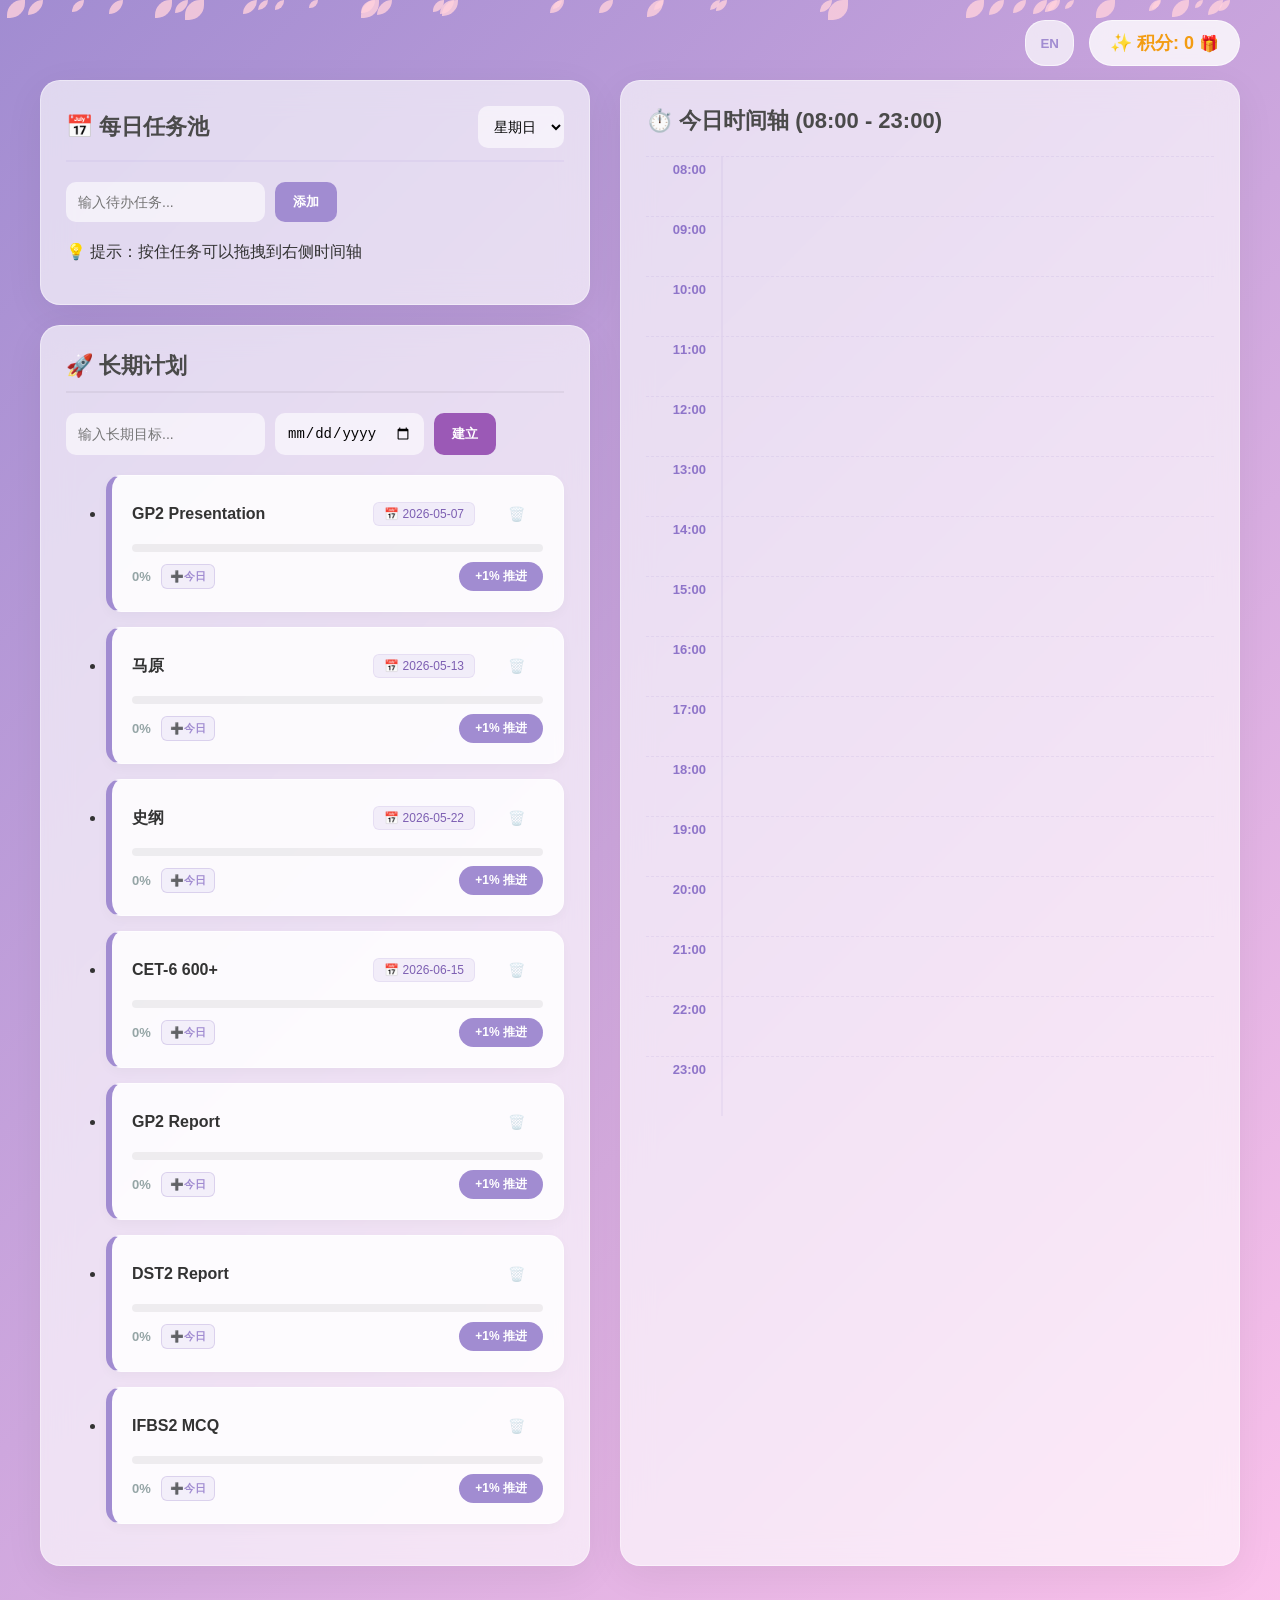
==== index.html @ f87185df "First deploy of My Dashboard" ====
<!DOCTYPE html>
<html lang="zh-CN">
<head>
    <meta charset="UTF-8">
    <meta name="viewport" content="width=device-width, initial-scale=1.0">
    <title>我的全能仪表盘 | My Dashboard</title>
    <link rel="stylesheet" href="style.css">
</head>
<body>
    <div id="petal-container"></div>

    <div class="top-controls">
        <button class="mini-lang-btn" onclick="toggleLanguage()" id="langBtnText">EN</button>
        <div class="score-board" onclick="toggleStore()" title="点击打开奖励商城">
            <span id="textScore">✨ 积分: </span><span id="scoreDisplay">0</span> <span style="font-size: 16px;">🎁</span>
        </div>
    </div>

    <div class="main-layout container">
        
        <div class="left-column">
            <div class="dashboard-panel">
                <div class="header-section">
                    <h2 id="textDailyTitle">📅 每日任务池</h2>
                    <select id="daySelector" onchange="changeDay()">
                        <option value="Monday" id="optMon">星期一</option>
                        <option value="Tuesday" id="optTue">星期二</option>
                        <option value="Wednesday" id="optWed">星期三</option>
                        <option value="Thursday" id="optThu">星期四</option>
                        <option value="Friday" id="optFri">星期五</option>
                        <option value="Saturday" id="optSat">星期六</option>
                        <option value="Sunday" id="optSun">星期日</option>
                    </select>
                </div>
                <div class="input-group">
                    <input type="text" id="dailyInput" placeholder="输入待办任务..." onkeypress="if(event.key === 'Enter') addDailyTask()">
                    <button id="btnAddDaily" onclick="addDailyTask()">添加</button>
                </div>
                <div class="drag-hint" id="textDragHint">💡 提示：按住任务可以拖拽到右侧时间轴</div>
                <ul id="dailyList"></ul>
            </div>

            <div class="dashboard-panel project-panel">
                <h2 id="textProjectTitle" style="border-bottom: 2px solid rgba(0,0,0,0.05); padding-bottom: 10px; margin-bottom: 20px;">🚀 长期计划</h2>
                <div class="input-group">
                    <input type="text" id="projectInput" placeholder="输入长期目标..." onkeypress="if(event.key === 'Enter') addProject()">
                    <input type="date" id="projectDdl" title="设置 DDL">
                    <button id="btnBuildProj" style="background-color: #9b59b6;" onclick="addProject()">建立</button>
                </div>
                <ul id="projectList"></ul>
            </div>
        </div>

        <div class="right-column dashboard-panel timeline-panel">
            <h2 id="textTimelineTitle" style="margin-bottom: 20px;">⏱️ 今日时间轴 (08:00 - 23:00)</h2>
            <div class="timeline-container" id="timelineContainer">
                </div>
        </div>

    </div>

    <div id="storeModal" class="modal-overlay hidden">
        <div class="modal-content glass-effect">
            <div class="modal-header">
                <h3 id="textStoreTitle" style="margin: 0;">🎁 奖励兑换中心</h3>
                <button class="close-btn" onclick="toggleStore()">×</button>
            </div>
            <div id="storeList" class="store-grid"></div>
        </div>
    </div>

    <script src="schedule.js"></script>
    <script src="script.js"></script>
</body>
</html>
---- style.css ----
/* ========================================== */
/* --- 1. 基础与全局滚动配置 --- */
/* ========================================== */
body { 
    font-family: 'Segoe UI', 'Microsoft YaHei', sans-serif; 
    background: linear-gradient(135deg, #a18cd1 0%, #fbc2eb 100%); 
    min-height: 100vh; 
    margin: 0; 
    color: #333; 
    padding: 80px 40px 60px 40px; 
    box-sizing: border-box; 
    overflow-y: auto; 
    overflow-x: hidden;
}

/* 樱花背景固定 */
#petal-container { 
    position: fixed; 
    top: 0; left: 0; 
    width: 100%; height: 100%; 
    pointer-events: none; 
    z-index: 0; 
}

.petal { 
    position: absolute; 
    background-color: #ffd1dc; 
    border-radius: 15px 0px 15px 0px; 
    opacity: 0.8; 
    animation: fall linear infinite; 
}

@keyframes fall { 
    0% { top: -10%; transform: translateX(0) rotate(0deg); opacity: 1; } 
    100% { top: 110%; transform: translateX(150px) rotate(360deg); opacity: 0.2; } 
}

/* ========================================== */
/* --- 2. 顶部控制区 (固定) --- */
/* ========================================== */
.top-controls { 
    position: fixed; 
    top: 20px; right: 40px; 
    display: flex; gap: 15px; 
    z-index: 100; 
}
.mini-lang-btn { 
    background: rgba(255,255,255,0.7); 
    backdrop-filter: blur(10px); 
    border: 1px solid rgba(255,255,255,0.6); 
    color: #a18cd1; 
    font-weight: bold; 
    padding: 6px 14px; 
    border-radius: 20px; 
    cursor: pointer; 
    transition: 0.2s; 
}
.score-board { 
    background: rgba(255,255,255,0.8); 
    backdrop-filter: blur(10px); 
    padding: 10px 20px; 
    border-radius: 30px; 
    font-size: 18px; 
    font-weight: bold; 
    color: #f39c12; 
    border: 1px solid rgba(255,255,255,0.6); 
    cursor: pointer; 
    transition: 0.3s; 
}
.score-board.bump { transform: scale(1.1); color: #e74c3c; }

/* ========================================== */
/* --- 3. 全局双栏布局 (550px 比例) --- */
/* ========================================== */
.main-layout { 
    display: grid; 
    grid-template-columns: 550px 1fr; 
    gap: 30px; 
    width: 100%; 
    max-width: 1700px; 
    margin: 0 auto; 
    height: auto; 
    z-index: 1; 
    position: relative; 
}

.left-column { display: flex; flex-direction: column; gap: 20px; }

.dashboard-panel { 
    background: rgba(255, 255, 255, 0.65); 
    backdrop-filter: blur(15px); 
    border: 1px solid rgba(255, 255, 255, 0.4); 
    border-radius: 20px; 
    padding: 25px; 
    box-shadow: 0 10px 40px rgba(0,0,0,0.06); 
}

/* ========================================== */
/* --- 4. 任务池与长期计划组件 --- */
/* ========================================== */
.header-section { display: flex; justify-content: space-between; align-items: center; border-bottom: 2px solid rgba(161, 140, 209, 0.1); padding-bottom: 12px; margin-bottom: 20px; }
h2 { margin: 0; color: #4a4a4a; font-size: 22px; }

.input-group { display: flex; gap: 10px; margin-bottom: 20px; flex-wrap: wrap; }
input[type="text"], input[type="date"], select { 
    padding: 12px; 
    border: none; 
    border-radius: 10px; 
    background: rgba(255,255,255,0.6); 
    outline: none; 
    font-size: 14px;
}

button { 
    padding: 10px 18px; 
    background-color: #a18cd1; 
    color: white; 
    border: none; 
    border-radius: 10px; 
    cursor: pointer; 
    font-weight: bold; 
    transition: 0.3s; 
}
button:hover { background-color: #8e74c9; transform: translateY(-2px); box-shadow: 0 5px 15px rgba(161, 140, 209, 0.3); }

/* 通用卡片样式 */
li { 
    background: rgba(255, 255, 255, 0.85); 
    border: 1px solid rgba(255, 255, 255, 0.6); 
    margin-bottom: 15px; 
    border-radius: 15px; 
    padding: 20px; 
    border-left: 6px solid #a18cd1; 
    box-shadow: 0 4px 12px rgba(0,0,0,0.03); 
    transition: 0.3s;
}

/* 长期项目专用布局 (左右对齐核心) */
.project-header { display: flex; justify-content: space-between; align-items: center; margin-bottom: 12px; }
.project-title-group { display: flex; justify-content: space-between; align-items: center; flex: 1; margin-right: 15px; }
.project-title { font-weight: bold; font-size: 16px; color: #333; }

.ddl-badge { 
    font-size: 12px; 
    background: rgba(161, 140, 209, 0.12); 
    color: #7d5fb2; 
    padding: 4px 10px; 
    border-radius: 6px; 
    font-weight: 500; 
    border: 1px solid rgba(161, 140, 209, 0.15);
}

.btn-delete-icon { background: none !important; border: none !important; cursor: pointer; opacity: 0.3; transition: 0.3s; font-size: 14px; }
.btn-delete-icon:hover { opacity: 1; transform: scale(1.2); }

.progress-container { background: rgba(0,0,0,0.06); height: 8px; border-radius: 10px; overflow: hidden; margin: 10px 0; }
.progress-bar { height: 100%; transition: 0.6s cubic-bezier(0.4, 0, 0.2, 1); }

.project-controls { display: flex; justify-content: space-between; align-items: center; margin-top: 10px; }
.progress-num { font-size: 13px; color: #95a5a6; font-weight: bold; }
.btn-push { background-color: #a18cd1 !important; padding: 6px 16px !important; border-radius: 20px !important; font-size: 12px !important; }

/* ========================================== */
/* --- 5. 时间轴系统 (遮挡修复与全屏平铺) --- */
/* ========================================== */
.timeline-panel { height: auto; }
.timeline-container { position: relative; height: 960px; } /* 16小时 * 60px */

.time-slot { display: flex; border-top: 1px dashed rgba(161, 140, 209, 0.15); height: 60px; box-sizing: border-box; }
.time-label { width: 60px; font-size: 13px; color: #8e74c9; font-weight: bold; padding-top: 5px; text-align: right; padding-right: 15px; }
.drop-zone { flex: 1; border-left: 2px solid rgba(161, 140, 209, 0.1); position: relative; }

.timeline-block { 
    position: absolute; 
    left: 75px; 
    right: 20px; 
    border-radius: 10px; 
    padding: 12px 15px; 
    color: #fff; 
    box-shadow: 0 6px 20px rgba(161, 140, 209, 0.2); 
    z-index: 5; 
    display: flex; 
    flex-direction: column;
    box-sizing: border-box; 
    backdrop-filter: blur(4px);
    border: 1px solid rgba(255,255,255,0.2);
}

.block-title { font-size: 14px; font-weight: bold; margin-bottom: 4px; }
.block-time { font-size: 11px; opacity: 0.9; }

/* --- 弹窗与商城 --- */
.modal-overlay { position: fixed; top: 0; left: 0; width: 100%; height: 100%; background: rgba(0,0,0,0.3); backdrop-filter: blur(8px); display: flex; justify-content: center; align-items: center; z-index: 1000; }
.modal-overlay.hidden { display: none; }
.modal-content { background: rgba(255,255,255,0.9); width: 450px; border-radius: 24px; padding: 30px; box-shadow: 0 25px 60px rgba(0,0,0,0.1); }

/* 拆解按钮样式 */
.btn-decompose {
    background-color: rgba(161, 140, 209, 0.1) !important;
    color: #a18cd1 !important;
    border: 1px solid rgba(161, 140, 209, 0.3) !important;
    padding: 4px 8px !important;
    font-size: 11px !important;
    border-radius: 6px !important;
    cursor: pointer;
    transition: 0.2s;
    box-shadow: none !important;
}

.btn-decompose:hover {
    background-color: #a18cd1 !important;
    color: white !important;
}

/* ========================================== */
/* --- 商店弹窗精致化重塑 --- */
/* ========================================== */

/* 遮罩层：全屏毛玻璃 */
.modal-overlay {
    position: fixed;
    top: 0; left: 0;
    width: 100vw; height: 100vh;
    background: rgba(0, 0, 0, 0.4);
    backdrop-filter: blur(12px);
    display: flex;
    justify-content: center;
    align-items: center;
    z-index: 10000;
}

/* 弹窗主体 */
.modal-content {
    background: rgba(255, 255, 255, 0.9);
    width: 450px;
    border-radius: 28px;
    padding: 30px;
    position: relative; /* 为关闭按钮定位 */
    box-shadow: 0 25px 50px rgba(0,0,0,0.2);
    border: 1px solid rgba(255,255,255,0.6);
}

/* 标题栏 */
.modal-header {
    margin-bottom: 25px;
    display: flex;
    justify-content: flex-start;
    align-items: center;
}

/* 彻底修复：右上角悬浮的关闭按钮 */
.close-btn {
    position: absolute;
    top: 20px;
    right: 20px;
    background: rgba(0,0,0,0.05) !important;
    color: #888 !important;
    width: 32px;
    height: 32px;
    border-radius: 50% !important;
    display: flex;
    justify-content: center;
    align-items: center;
    font-size: 20px !important;
    cursor: pointer;
    padding: 0 !important;
    box-shadow: none !important;
}
.close-btn:hover { background: #ff6b6b !important; color: white !important; }

/* 商品条目列表 */
.store-grid {
    display: flex;
    flex-direction: column;
    gap: 15px;
}

.store-item {
    display: flex;
    justify-content: space-between;
    align-items: center;
    background: white;
    padding: 15px 20px;
    border-radius: 18px;
    box-shadow: 0 4px 10px rgba(0,0,0,0.03);
}

.item-info { display: flex; align-items: center; gap: 15px; }
.item-name { font-weight: bold; color: #2c3e50; font-size: 16px; }
.item-cost { color: #f39c12; font-size: 14px; font-weight: bold; margin-top: 2px; }

/* 兑换按钮 */
.btn-redeem {
    background: #f39c12 !important;
    color: white !important;
    padding: 8px 18px !important;
    font-size: 14px !important;
    border-radius: 12px !important;
    box-shadow: 0 4px 10px rgba(243, 156, 18, 0.2) !important;
}
.btn-redeem:disabled {
    background: #d1d1d6 !important;
    box-shadow: none !important;
    opacity: 0.6;
}
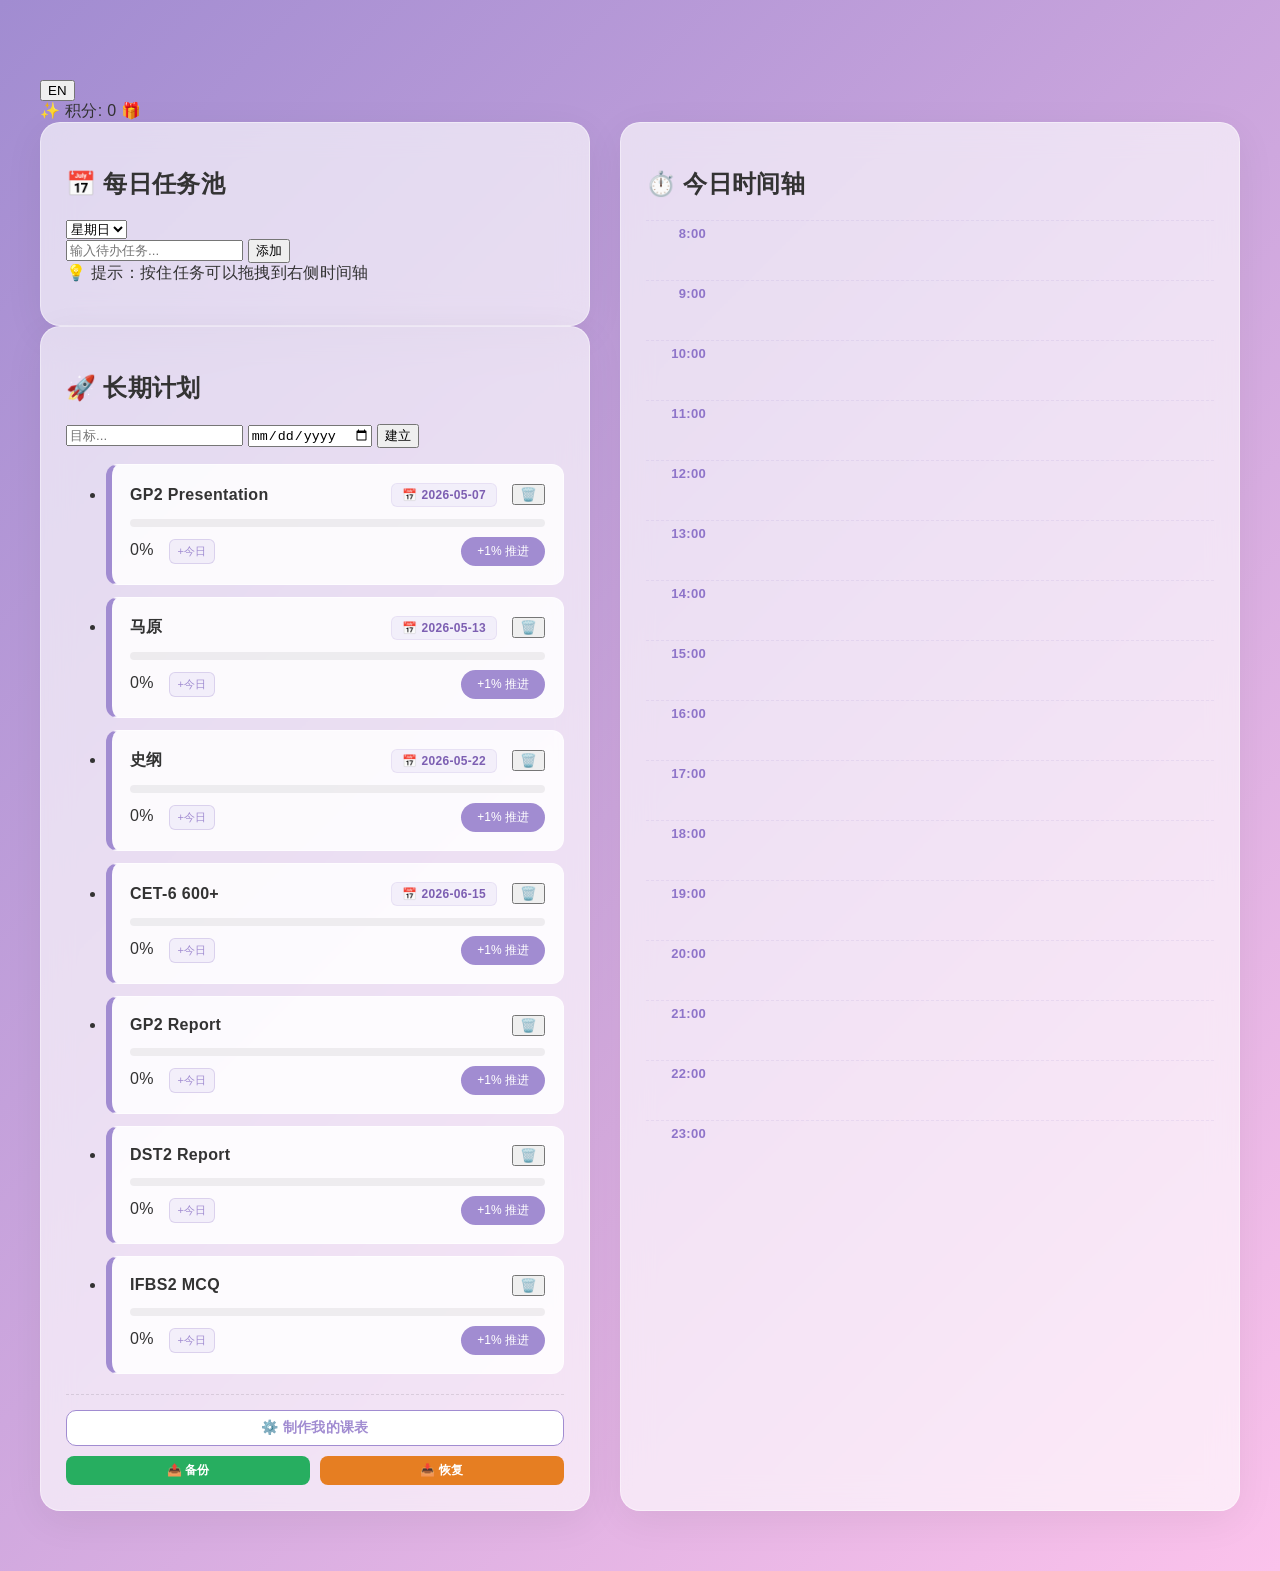
==== commit 58131b15: "feat: add config builder and sorting" ====
--- a/index.html
+++ b/index.html
@@ -12,12 +12,11 @@
     <div class="top-controls">
         <button class="mini-lang-btn" onclick="toggleLanguage()" id="langBtnText">EN</button>
         <div class="score-board" onclick="toggleStore()" title="点击打开奖励商城">
-            <span id="textScore">✨ 积分: </span><span id="scoreDisplay">0</span> <span style="font-size: 16px;">🎁</span>
+            <span id="textScore">✨ 积分: </span><span id="scoreDisplay">0</span> 🎁
         </div>
     </div>
 
-    <div class="main-layout container">
-        
+    <div class="main-layout">
         <div class="left-column">
             <div class="dashboard-panel">
                 <div class="header-section">
@@ -41,29 +40,37 @@
             </div>
 
             <div class="dashboard-panel project-panel">
-                <h2 id="textProjectTitle" style="border-bottom: 2px solid rgba(0,0,0,0.05); padding-bottom: 10px; margin-bottom: 20px;">🚀 长期计划</h2>
+                <h2 id="textProjectTitle">🚀 长期计划</h2>
                 <div class="input-group">
-                    <input type="text" id="projectInput" placeholder="输入长期目标..." onkeypress="if(event.key === 'Enter') addProject()">
-                    <input type="date" id="projectDdl" title="设置 DDL">
-                    <button id="btnBuildProj" style="background-color: #9b59b6;" onclick="addProject()">建立</button>
+                    <input type="text" id="projectInput" placeholder="目标...">
+                    <input type="date" id="projectDdl">
+                    <button id="btnBuildProj" onclick="addProject()">建立</button>
                 </div>
                 <ul id="projectList"></ul>
+
+                <div class="config-tools">
+                    <a href="config.html" class="btn-config-link">⚙️ 制作我的课表</a>
+                    <div style="display:flex; gap:10px; margin-top:10px;">
+                        <button onclick="exportConfig()" class="btn-mini-tool">📤 备份</button>
+                        <label class="btn-mini-tool" style="background:#e67e22; cursor:pointer;">
+                            📥 恢复 <input type="file" id="importFile" onchange="importConfig(event)" style="display:none;"/>
+                        </label>
+                    </div>
+                </div>
             </div>
         </div>
 
         <div class="right-column dashboard-panel timeline-panel">
-            <h2 id="textTimelineTitle" style="margin-bottom: 20px;">⏱️ 今日时间轴 (08:00 - 23:00)</h2>
-            <div class="timeline-container" id="timelineContainer">
-                </div>
+            <h2 id="textTimelineTitle">⏱️ 今日时间轴</h2>
+            <div class="timeline-container" id="timelineContainer"></div>
         </div>
-
     </div>
 
     <div id="storeModal" class="modal-overlay hidden">
-        <div class="modal-content glass-effect">
+        <div class="modal-content">
+            <button class="close-btn" onclick="toggleStore()">×</button>
             <div class="modal-header">
-                <h3 id="textStoreTitle" style="margin: 0;">🎁 奖励兑换中心</h3>
-                <button class="close-btn" onclick="toggleStore()">×</button>
+                <h3 id="textStoreTitle">🎁 奖励兑换中心</h3>
             </div>
             <div id="storeList" class="store-grid"></div>
         </div>
--- a/style.css
+++ b/style.css
@@ -1,305 +1,43 @@
-/* ========================================== */
-/* --- 1. 基础与全局滚动配置 --- */
-/* ========================================== */
+/* --- 基础配置 --- */
 body { 
-    font-family: 'Segoe UI', 'Microsoft YaHei', sans-serif; 
+    font-family: 'PingFang SC', 'Microsoft YaHei', sans-serif; 
     background: linear-gradient(135deg, #a18cd1 0%, #fbc2eb 100%); 
-    min-height: 100vh; 
-    margin: 0; 
-    color: #333; 
-    padding: 80px 40px 60px 40px; 
-    box-sizing: border-box; 
-    overflow-y: auto; 
-    overflow-x: hidden;
+    min-height: 100vh; margin: 0; color: #333; padding: 80px 40px 60px 40px; 
+    box-sizing: border-box; overflow-y: auto; overflow-x: hidden; letter-spacing: 0.02em; 
 }
+#petal-container { position: fixed; top: 0; left: 0; width: 100%; height: 100%; pointer-events: none; z-index: 0; }
+.petal { position: absolute; background-color: #ffd1dc; border-radius: 15px 0px 15px 0px; opacity: 0.6; animation: fall linear infinite; }
+@keyframes fall { 0% { top: -10%; transform: translateX(0) rotate(0deg); opacity: 1; } 100% { top: 110%; transform: translateX(150px) rotate(360deg); opacity: 0.2; } }
 
-/* 樱花背景固定 */
-#petal-container { 
-    position: fixed; 
-    top: 0; left: 0; 
-    width: 100%; height: 100%; 
-    pointer-events: none; 
-    z-index: 0; 
-}
+/* --- 布局 --- */
+.main-layout { display: grid; grid-template-columns: 550px 1fr; gap: 30px; width: 100%; max-width: 1700px; margin: 0 auto; position: relative; z-index: 1; }
+.dashboard-panel { background: rgba(255, 255, 255, 0.65); backdrop-filter: blur(15px); border-radius: 20px; padding: 25px; border: 1px solid rgba(255,255,255,0.4); box-shadow: 0 10px 40px rgba(0,0,0,0.06); }
 
-.petal { 
-    position: absolute; 
-    background-color: #ffd1dc; 
-    border-radius: 15px 0px 15px 0px; 
-    opacity: 0.8; 
-    animation: fall linear infinite; 
-}
-
-@keyframes fall { 
-    0% { top: -10%; transform: translateX(0) rotate(0deg); opacity: 1; } 
-    100% { top: 110%; transform: translateX(150px) rotate(360deg); opacity: 0.2; } 
-}
-
-/* ========================================== */
-/* --- 2. 顶部控制区 (固定) --- */
-/* ========================================== */
-.top-controls { 
-    position: fixed; 
-    top: 20px; right: 40px; 
-    display: flex; gap: 15px; 
-    z-index: 100; 
-}
-.mini-lang-btn { 
-    background: rgba(255,255,255,0.7); 
-    backdrop-filter: blur(10px); 
-    border: 1px solid rgba(255,255,255,0.6); 
-    color: #a18cd1; 
-    font-weight: bold; 
-    padding: 6px 14px; 
-    border-radius: 20px; 
-    cursor: pointer; 
-    transition: 0.2s; 
-}
-.score-board { 
-    background: rgba(255,255,255,0.8); 
-    backdrop-filter: blur(10px); 
-    padding: 10px 20px; 
-    border-radius: 30px; 
-    font-size: 18px; 
-    font-weight: bold; 
-    color: #f39c12; 
-    border: 1px solid rgba(255,255,255,0.6); 
-    cursor: pointer; 
-    transition: 0.3s; 
-}
-.score-board.bump { transform: scale(1.1); color: #e74c3c; }
-
-/* ========================================== */
-/* --- 3. 全局双栏布局 (550px 比例) --- */
-/* ========================================== */
-.main-layout { 
-    display: grid; 
-    grid-template-columns: 550px 1fr; 
-    gap: 30px; 
-    width: 100%; 
-    max-width: 1700px; 
-    margin: 0 auto; 
-    height: auto; 
-    z-index: 1; 
-    position: relative; 
-}
-
-.left-column { display: flex; flex-direction: column; gap: 20px; }
-
-.dashboard-panel { 
-    background: rgba(255, 255, 255, 0.65); 
-    backdrop-filter: blur(15px); 
-    border: 1px solid rgba(255, 255, 255, 0.4); 
-    border-radius: 20px; 
-    padding: 25px; 
-    box-shadow: 0 10px 40px rgba(0,0,0,0.06); 
-}
-
-/* ========================================== */
-/* --- 4. 任务池与长期计划组件 --- */
-/* ========================================== */
-.header-section { display: flex; justify-content: space-between; align-items: center; border-bottom: 2px solid rgba(161, 140, 209, 0.1); padding-bottom: 12px; margin-bottom: 20px; }
-h2 { margin: 0; color: #4a4a4a; font-size: 22px; }
-
-.input-group { display: flex; gap: 10px; margin-bottom: 20px; flex-wrap: wrap; }
-input[type="text"], input[type="date"], select { 
-    padding: 12px; 
-    border: none; 
-    border-radius: 10px; 
-    background: rgba(255,255,255,0.6); 
-    outline: none; 
-    font-size: 14px;
-}
-
-button { 
-    padding: 10px 18px; 
-    background-color: #a18cd1; 
-    color: white; 
-    border: none; 
-    border-radius: 10px; 
-    cursor: pointer; 
-    font-weight: bold; 
-    transition: 0.3s; 
-}
-button:hover { background-color: #8e74c9; transform: translateY(-2px); box-shadow: 0 5px 15px rgba(161, 140, 209, 0.3); }
-
-/* 通用卡片样式 */
-li { 
-    background: rgba(255, 255, 255, 0.85); 
-    border: 1px solid rgba(255, 255, 255, 0.6); 
-    margin-bottom: 15px; 
-    border-radius: 15px; 
-    padding: 20px; 
-    border-left: 6px solid #a18cd1; 
-    box-shadow: 0 4px 12px rgba(0,0,0,0.03); 
-    transition: 0.3s;
-}
-
-/* 长期项目专用布局 (左右对齐核心) */
+/* --- 长期项目优化 --- */
+li { background: rgba(255, 255, 255, 0.85); border: 1px solid rgba(255, 255, 255, 0.6); margin-bottom: 12px; border-radius: 12px; padding: 18px; border-left: 6px solid #a18cd1; transition: 0.3s; }
 .project-header { display: flex; justify-content: space-between; align-items: center; margin-bottom: 12px; }
 .project-title-group { display: flex; justify-content: space-between; align-items: center; flex: 1; margin-right: 15px; }
 .project-title { font-weight: bold; font-size: 16px; color: #333; }
+.ddl-badge { font-size: 12px; background: rgba(161, 140, 209, 0.1); color: #7d5fb2; padding: 4px 10px; border-radius: 6px; font-weight: 600; border: 1px solid rgba(161, 140, 209, 0.15); }
+.progress-container { background: rgba(0,0,0,0.06); height: 8px; border-radius: 10px; overflow: hidden; }
+.progress-bar { height: 100%; transition: 0.6s cubic-bezier(0.4, 0, 0.2, 1); }
+.project-controls { display: flex; justify-content: space-between; align-items: center; margin-top: 10px; }
+.btn-push { background-color: #a18cd1; color: white; padding: 6px 16px; border-radius: 20px; font-size: 12px; border:none; cursor:pointer;}
+.btn-decompose { background: rgba(161, 140, 209, 0.1); color: #a18cd1; border: 1px solid rgba(161, 140, 209, 0.3); padding: 4px 8px; font-size: 11px; border-radius: 6px; cursor: pointer; margin-left: 10px;}
 
-.ddl-badge { 
-    font-size: 12px; 
-    background: rgba(161, 140, 209, 0.12); 
-    color: #7d5fb2; 
-    padding: 4px 10px; 
-    border-radius: 6px; 
-    font-weight: 500; 
-    border: 1px solid rgba(161, 140, 209, 0.15);
-}
+/* --- 时间轴 --- */
+.timeline-container { position: relative; height: 960px; }
+.time-slot { display: flex; border-top: 1px dashed rgba(161, 140, 209, 0.15); height: 60px; box-sizing: border-box; }
+.time-label { width: 60px; font-size: 13px; color: #8e74c9; font-weight: bold; text-align: right; padding-right: 15px; padding-top: 5px;}
+.timeline-block { position: absolute; left: 75px; right: 20px; border-radius: 10px; padding: 12px 15px; color: #fff; box-shadow: 0 6px 20px rgba(161,140,209,0.2); z-index: 5; box-sizing: border-box; display:flex; flex-direction:column; }
 
-.btn-delete-icon { background: none !important; border: none !important; cursor: pointer; opacity: 0.3; transition: 0.3s; font-size: 14px; }
-.btn-delete-icon:hover { opacity: 1; transform: scale(1.2); }
+/* --- 商店 --- */
+.modal-overlay { position: fixed; top: 0; left: 0; width: 100vw; height: 100vh; background: rgba(0, 0, 0, 0.4); backdrop-filter: blur(10px); display: flex; justify-content: center; align-items: center; z-index: 10000; }
+.modal-overlay.hidden { display: none !important; }
+.modal-content { background: #fff; width: 450px; border-radius: 24px; padding: 30px; position: relative; }
+.close-btn { position: absolute; top: 20px; right: 20px; background: #eee; border:none; width: 30px; height: 30px; border-radius: 50%; cursor:pointer; }
 
-.progress-container { background: rgba(0,0,0,0.06); height: 8px; border-radius: 10px; overflow: hidden; margin: 10px 0; }
-.progress-bar { height: 100%; transition: 0.6s cubic-bezier(0.4, 0, 0.2, 1); }
-
-.project-controls { display: flex; justify-content: space-between; align-items: center; margin-top: 10px; }
-.progress-num { font-size: 13px; color: #95a5a6; font-weight: bold; }
-.btn-push { background-color: #a18cd1 !important; padding: 6px 16px !important; border-radius: 20px !important; font-size: 12px !important; }
-
-/* ========================================== */
-/* --- 5. 时间轴系统 (遮挡修复与全屏平铺) --- */
-/* ========================================== */
-.timeline-panel { height: auto; }
-.timeline-container { position: relative; height: 960px; } /* 16小时 * 60px */
-
-.time-slot { display: flex; border-top: 1px dashed rgba(161, 140, 209, 0.15); height: 60px; box-sizing: border-box; }
-.time-label { width: 60px; font-size: 13px; color: #8e74c9; font-weight: bold; padding-top: 5px; text-align: right; padding-right: 15px; }
-.drop-zone { flex: 1; border-left: 2px solid rgba(161, 140, 209, 0.1); position: relative; }
-
-.timeline-block { 
-    position: absolute; 
-    left: 75px; 
-    right: 20px; 
-    border-radius: 10px; 
-    padding: 12px 15px; 
-    color: #fff; 
-    box-shadow: 0 6px 20px rgba(161, 140, 209, 0.2); 
-    z-index: 5; 
-    display: flex; 
-    flex-direction: column;
-    box-sizing: border-box; 
-    backdrop-filter: blur(4px);
-    border: 1px solid rgba(255,255,255,0.2);
-}
-
-.block-title { font-size: 14px; font-weight: bold; margin-bottom: 4px; }
-.block-time { font-size: 11px; opacity: 0.9; }
-
-/* --- 弹窗与商城 --- */
-.modal-overlay { position: fixed; top: 0; left: 0; width: 100%; height: 100%; background: rgba(0,0,0,0.3); backdrop-filter: blur(8px); display: flex; justify-content: center; align-items: center; z-index: 1000; }
-.modal-overlay.hidden { display: none; }
-.modal-content { background: rgba(255,255,255,0.9); width: 450px; border-radius: 24px; padding: 30px; box-shadow: 0 25px 60px rgba(0,0,0,0.1); }
-
-/* 拆解按钮样式 */
-.btn-decompose {
-    background-color: rgba(161, 140, 209, 0.1) !important;
-    color: #a18cd1 !important;
-    border: 1px solid rgba(161, 140, 209, 0.3) !important;
-    padding: 4px 8px !important;
-    font-size: 11px !important;
-    border-radius: 6px !important;
-    cursor: pointer;
-    transition: 0.2s;
-    box-shadow: none !important;
-}
-
-.btn-decompose:hover {
-    background-color: #a18cd1 !important;
-    color: white !important;
-}
-
-/* ========================================== */
-/* --- 商店弹窗精致化重塑 --- */
-/* ========================================== */
-
-/* 遮罩层：全屏毛玻璃 */
-.modal-overlay {
-    position: fixed;
-    top: 0; left: 0;
-    width: 100vw; height: 100vh;
-    background: rgba(0, 0, 0, 0.4);
-    backdrop-filter: blur(12px);
-    display: flex;
-    justify-content: center;
-    align-items: center;
-    z-index: 10000;
-}
-
-/* 弹窗主体 */
-.modal-content {
-    background: rgba(255, 255, 255, 0.9);
-    width: 450px;
-    border-radius: 28px;
-    padding: 30px;
-    position: relative; /* 为关闭按钮定位 */
-    box-shadow: 0 25px 50px rgba(0,0,0,0.2);
-    border: 1px solid rgba(255,255,255,0.6);
-}
-
-/* 标题栏 */
-.modal-header {
-    margin-bottom: 25px;
-    display: flex;
-    justify-content: flex-start;
-    align-items: center;
-}
-
-/* 彻底修复：右上角悬浮的关闭按钮 */
-.close-btn {
-    position: absolute;
-    top: 20px;
-    right: 20px;
-    background: rgba(0,0,0,0.05) !important;
-    color: #888 !important;
-    width: 32px;
-    height: 32px;
-    border-radius: 50% !important;
-    display: flex;
-    justify-content: center;
-    align-items: center;
-    font-size: 20px !important;
-    cursor: pointer;
-    padding: 0 !important;
-    box-shadow: none !important;
-}
-.close-btn:hover { background: #ff6b6b !important; color: white !important; }
-
-/* 商品条目列表 */
-.store-grid {
-    display: flex;
-    flex-direction: column;
-    gap: 15px;
-}
-
-.store-item {
-    display: flex;
-    justify-content: space-between;
-    align-items: center;
-    background: white;
-    padding: 15px 20px;
-    border-radius: 18px;
-    box-shadow: 0 4px 10px rgba(0,0,0,0.03);
-}
-
-.item-info { display: flex; align-items: center; gap: 15px; }
-.item-name { font-weight: bold; color: #2c3e50; font-size: 16px; }
-.item-cost { color: #f39c12; font-size: 14px; font-weight: bold; margin-top: 2px; }
-
-/* 兑换按钮 */
-.btn-redeem {
-    background: #f39c12 !important;
-    color: white !important;
-    padding: 8px 18px !important;
-    font-size: 14px !important;
-    border-radius: 12px !important;
-    box-shadow: 0 4px 10px rgba(243, 156, 18, 0.2) !important;
-}
-.btn-redeem:disabled {
-    background: #d1d1d6 !important;
-    box-shadow: none !important;
-    opacity: 0.6;
-}+/* --- 配置工具 --- */
+.config-tools { margin-top: 20px; padding-top: 15px; border-top: 1px dashed rgba(0,0,0,0.1); }
+.btn-config-link { display: block; text-decoration: none; color: #a18cd1; font-weight: bold; font-size: 14px; margin-bottom: 10px; text-align: center; background: white; padding: 8px; border-radius: 10px; border: 1px solid #a18cd1; }
+.btn-mini-tool { flex: 1; border: none; padding: 6px; border-radius: 8px; color: white; background: #27ae60; font-size: 12px; font-weight: bold; text-align: center;}
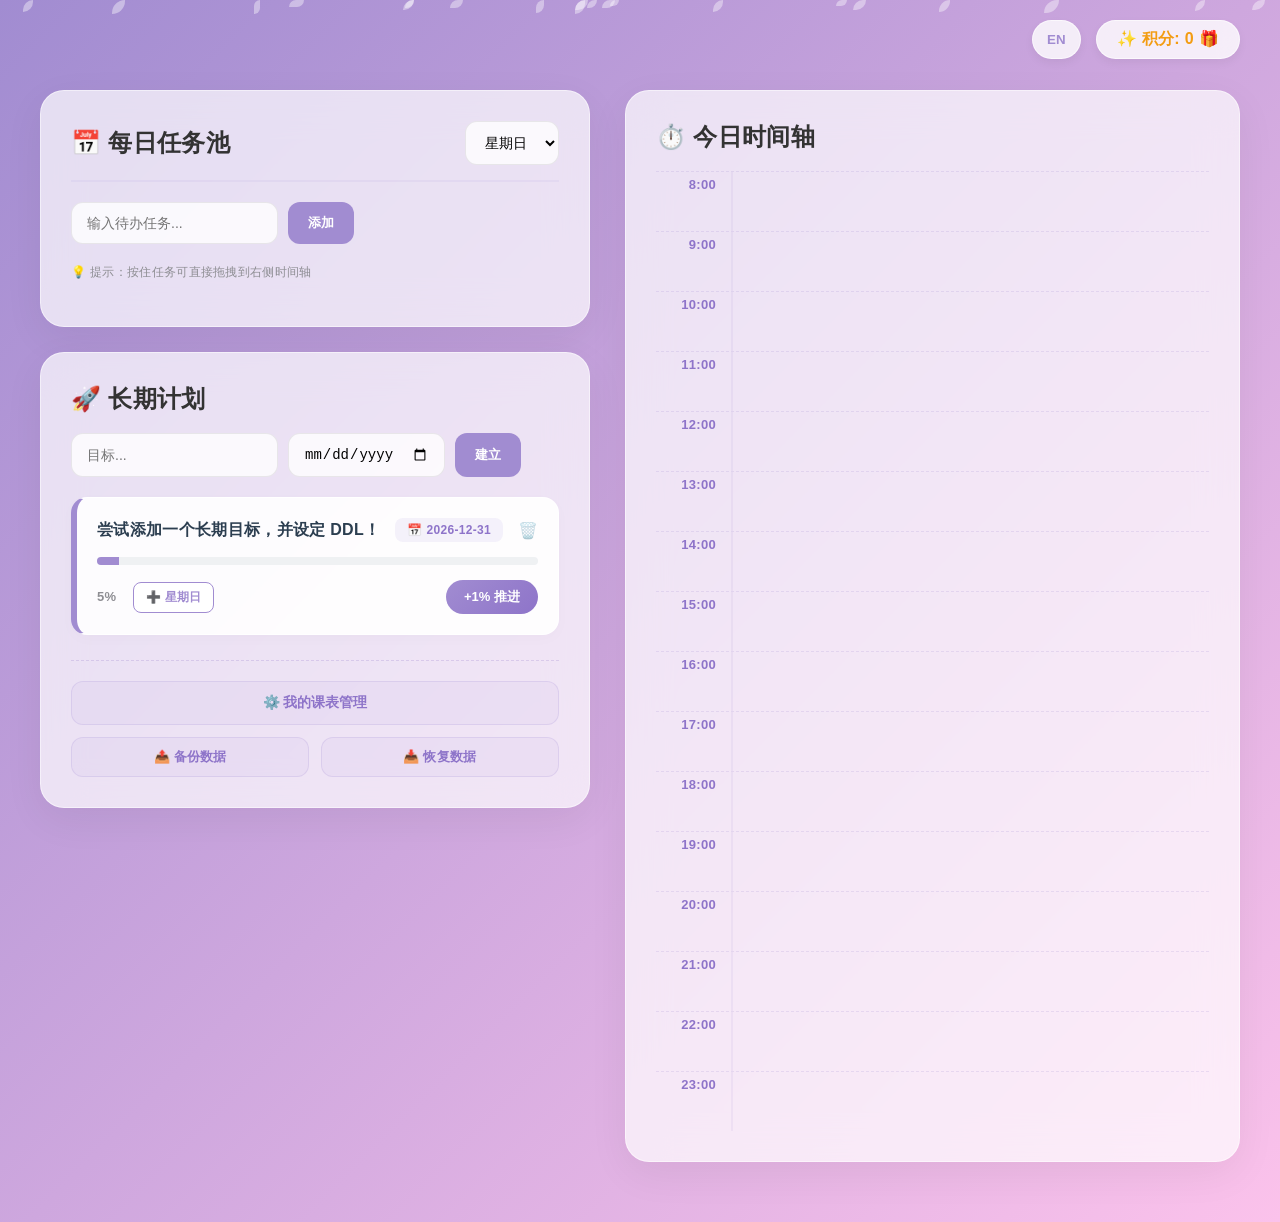
==== commit bd835395: "optimize pages visualization and add new functions" ====
--- a/index.html
+++ b/index.html
@@ -22,13 +22,13 @@
                 <div class="header-section">
                     <h2 id="textDailyTitle">📅 每日任务池</h2>
                     <select id="daySelector" onchange="changeDay()">
-                        <option value="Monday" id="optMon">星期一</option>
-                        <option value="Tuesday" id="optTue">星期二</option>
-                        <option value="Wednesday" id="optWed">星期三</option>
-                        <option value="Thursday" id="optThu">星期四</option>
-                        <option value="Friday" id="optFri">星期五</option>
-                        <option value="Saturday" id="optSat">星期六</option>
-                        <option value="Sunday" id="optSun">星期日</option>
+                        <option value="Monday">星期一</option>
+                        <option value="Tuesday">星期二</option>
+                        <option value="Wednesday">星期三</option>
+                        <option value="Thursday">星期四</option>
+                        <option value="Friday">星期五</option>
+                        <option value="Saturday">星期六</option>
+                        <option value="Sunday">星期日</option>
                     </select>
                 </div>
                 <div class="input-group">
@@ -49,11 +49,11 @@
                 <ul id="projectList"></ul>
 
                 <div class="config-tools">
-                    <a href="config.html" class="btn-config-link">⚙️ 制作我的课表</a>
-                    <div style="display:flex; gap:10px; margin-top:10px;">
-                        <button onclick="exportConfig()" class="btn-mini-tool">📤 备份</button>
-                        <label class="btn-mini-tool" style="background:#e67e22; cursor:pointer;">
-                            📥 恢复 <input type="file" id="importFile" onchange="importConfig(event)" style="display:none;"/>
+                    <button class="btn-tool" id="btnSettings" onclick="openSettings()">⚙️ 我的课表管理</button>
+                    <div class="tool-group">
+                        <button class="btn-tool-small" id="btnBackup" onclick="exportConfig()" title="导出 JSON 配置">📤 备份数据</button>
+                        <label class="btn-tool-small btn-upload" title="导入 JSON 配置">
+                            <span id="textRestore">📥 恢复数据</span> <input type="file" id="importFile" onchange="importConfig(event)" accept=".json" style="display:none;"/>
                         </label>
                     </div>
                 </div>
@@ -76,6 +76,56 @@
         </div>
     </div>
 
+    <div id="settingsModal" class="modal-overlay hidden">
+        <div class="modal-content settings-content">
+            <button class="close-btn" onclick="closeSettings()">×</button>
+            <div class="modal-header">
+                <h3 id="textSettingsTitle">⚙️ 课表排版引擎</h3>
+            </div>
+            
+            <select id="settingRepeat" onchange="toggleSettingDay()">
+                    <option value="single">单次 (仅特定日期)</option>
+                    <option value="workday">工作日重复 (周一至周五)</option>
+                    <option value="weekend">周末重复 (周六至周日)</option>
+                    <option value="everyday">每天重复</option>
+                    <option value="custom">自定义 (多选)</option> </select>
+
+                <select id="settingDay" onchange="renderSettingCourses()">
+                    <option value="Monday">星期一</option>
+                    <option value="Tuesday">星期二</option>
+                    <option value="Wednesday">星期三</option>
+                    <option value="Thursday">星期四</option>
+                    <option value="Friday">星期五</option>
+                    <option value="Saturday">星期六</option>
+                    <option value="Sunday">星期日</option>
+                </select>
+
+                <div id="customDaysWrapper" class="custom-days-group" style="display: none;">
+                    <label><input type="checkbox" value="Monday" class="custom-day-cb"> <span class="cb-lbl">一</span></label>
+                    <label><input type="checkbox" value="Tuesday" class="custom-day-cb"> <span class="cb-lbl">二</span></label>
+                    <label><input type="checkbox" value="Wednesday" class="custom-day-cb"> <span class="cb-lbl">三</span></label>
+                    <label><input type="checkbox" value="Thursday" class="custom-day-cb"> <span class="cb-lbl">四</span></label>
+                    <label><input type="checkbox" value="Friday" class="custom-day-cb"> <span class="cb-lbl">五</span></label>
+                    <label><input type="checkbox" value="Saturday" class="custom-day-cb"> <span class="cb-lbl">六</span></label>
+                    <label><input type="checkbox" value="Sunday" class="custom-day-cb"> <span class="cb-lbl">日</span></label>
+                </div>
+
+                <input type="text" id="courseName" placeholder="课程名称 (例: 高等数学)">
+                
+                <div style="display: flex; gap: 10px; align-items: center;">
+                    <input type="time" id="courseStartTime" style="flex: 1;" required>
+                    <span style="color:#8e8e93; font-size:14px; font-weight:bold;">至</span>
+                    <input type="time" id="courseEndTime" style="flex: 1;" required>
+                </div>
+                
+                <button class="btn-push" id="btnAddCourse" style="width: 100%; margin-top: 10px;" onclick="saveCourse()">➕ 批量添加至时间轴</button>
+            </div>
+
+            <div class="setting-list-header" id="textExistingClasses">当前预览日已有课程：</div>
+            <ul id="settingCourseList" class="setting-course-list"></ul>
+        </div>
+    </div>
+
     <script src="schedule.js"></script>
     <script src="script.js"></script>
 </body>
--- a/style.css
+++ b/style.css
@@ -1,43 +1,150 @@
-/* --- 基础配置 --- */
+/* ========================================== */
+/* --- 基础与全局滚动配置 --- */
+/* ========================================== */
 body { 
-    font-family: 'PingFang SC', 'Microsoft YaHei', sans-serif; 
+    font-family: -apple-system, BlinkMacSystemFont, "PingFang SC", "Microsoft YaHei", sans-serif; 
     background: linear-gradient(135deg, #a18cd1 0%, #fbc2eb 100%); 
-    min-height: 100vh; margin: 0; color: #333; padding: 80px 40px 60px 40px; 
-    box-sizing: border-box; overflow-y: auto; overflow-x: hidden; letter-spacing: 0.02em; 
+    min-height: 100vh; margin: 0; color: #2c3e50; 
+    padding: 90px 40px 60px 40px; /* 顶部留出 90px 防止挤压 */
+    box-sizing: border-box; 
+    overflow-y: auto; overflow-x: hidden; letter-spacing: 0.02em; 
 }
+
 #petal-container { position: fixed; top: 0; left: 0; width: 100%; height: 100%; pointer-events: none; z-index: 0; }
-.petal { position: absolute; background-color: #ffd1dc; border-radius: 15px 0px 15px 0px; opacity: 0.6; animation: fall linear infinite; }
-@keyframes fall { 0% { top: -10%; transform: translateX(0) rotate(0deg); opacity: 1; } 100% { top: 110%; transform: translateX(150px) rotate(360deg); opacity: 0.2; } }
+.petal { position: absolute; background-color: rgba(255, 255, 255, 0.4); border-radius: 15px 0px 15px 0px; animation: fall linear infinite; }
+@keyframes fall { 0% { top: -10%; transform: translateX(0) rotate(0deg); opacity: 0.8; } 100% { top: 110%; transform: translateX(150px) rotate(360deg); opacity: 0.1; } }
 
-/* --- 布局 --- */
-.main-layout { display: grid; grid-template-columns: 550px 1fr; gap: 30px; width: 100%; max-width: 1700px; margin: 0 auto; position: relative; z-index: 1; }
-.dashboard-panel { background: rgba(255, 255, 255, 0.65); backdrop-filter: blur(15px); border-radius: 20px; padding: 25px; border: 1px solid rgba(255,255,255,0.4); box-shadow: 0 10px 40px rgba(0,0,0,0.06); }
+/* ========================================== */
+/* --- 顶部控制区 --- */
+/* ========================================== */
+.top-controls { position: fixed; top: 20px; right: 40px; display: flex; gap: 15px; z-index: 100; }
+.mini-lang-btn, .score-board { 
+    background: rgba(255,255,255,0.8); backdrop-filter: blur(10px); 
+    border: 1px solid rgba(255,255,255,0.6); border-radius: 20px; 
+    font-weight: bold; cursor: pointer; transition: 0.3s; box-shadow: 0 4px 10px rgba(0,0,0,0.05);
+}
+.mini-lang-btn { padding: 6px 14px; color: #a18cd1; }
+.score-board { padding: 8px 20px; color: #f39c12; font-size: 16px; border-radius: 30px; }
+.mini-lang-btn:hover, .score-board:hover { transform: translateY(-2px); }
 
-/* --- 长期项目优化 --- */
-li { background: rgba(255, 255, 255, 0.85); border: 1px solid rgba(255, 255, 255, 0.6); margin-bottom: 12px; border-radius: 12px; padding: 18px; border-left: 6px solid #a18cd1; transition: 0.3s; }
-.project-header { display: flex; justify-content: space-between; align-items: center; margin-bottom: 12px; }
+/* ========================================== */
+/* --- 全局布局 --- */
+/* ========================================== */
+.main-layout { display: grid; grid-template-columns: 550px 1fr; gap: 35px; width: 100%; max-width: 1700px; margin: 0 auto; position: relative; z-index: 1; }
+.left-column { display: flex; flex-direction: column; gap: 25px; }
+.dashboard-panel { background: rgba(255, 255, 255, 0.7); backdrop-filter: blur(20px); border: 1px solid rgba(255, 255, 255, 0.5); border-radius: 24px; padding: 30px; box-shadow: 0 12px 40px rgba(0,0,0,0.06); }
+
+/* ========================================== */
+/* --- 标题与输入组件 --- */
+/* ========================================== */
+.header-section { display: flex; justify-content: space-between; align-items: center; border-bottom: 2px solid rgba(161, 140, 209, 0.1); padding-bottom: 15px; margin-bottom: 20px; }
+h2, h3 { margin: 0 0 18px 0; color: #333; } /* 增加呼吸感 */
+.header-section h2 { margin: 0; } /* 特例修正 */
+
+.input-group { display: flex; gap: 10px; margin-bottom: 20px; flex-wrap: wrap; }
+input[type="text"], input[type="date"], input[type="number"], input[type="time"], select { 
+    padding: 12px 15px; border: 1px solid rgba(0,0,0,0.08); border-radius: 12px; 
+    background: rgba(255,255,255,0.8); outline: none; font-size: 14px; transition: 0.3s;
+}
+input:focus, select:focus { border-color: #a18cd1; box-shadow: 0 0 0 3px rgba(161, 140, 209, 0.1); }
+button { padding: 12px 20px; background-color: #a18cd1; color: white; border: none; border-radius: 12px; cursor: pointer; font-weight: bold; transition: 0.3s; }
+button:hover { background-color: #8e74c9; transform: translateY(-2px); box-shadow: 0 5px 15px rgba(161, 140, 209, 0.3); }
+.drag-hint { font-size: 12px; color: #8e8e93; margin-bottom: 15px; }
+
+/* ========================================== */
+/* --- 任务卡片与长期项目 --- */
+/* ========================================== */
+ul { padding: 0; margin: 0; list-style: none; }
+li { background: rgba(255, 255, 255, 0.9); border: 1px solid rgba(255, 255, 255, 0.8); margin-bottom: 15px; border-radius: 16px; padding: 20px; border-left: 6px solid #a18cd1; box-shadow: 0 4px 15px rgba(0,0,0,0.02); transition: 0.3s; }
+li:hover { transform: translateY(-2px); box-shadow: 0 8px 25px rgba(0,0,0,0.05); }
+
+.project-header { display: flex; justify-content: space-between; align-items: center; margin-bottom: 15px; }
 .project-title-group { display: flex; justify-content: space-between; align-items: center; flex: 1; margin-right: 15px; }
-.project-title { font-weight: bold; font-size: 16px; color: #333; }
-.ddl-badge { font-size: 12px; background: rgba(161, 140, 209, 0.1); color: #7d5fb2; padding: 4px 10px; border-radius: 6px; font-weight: 600; border: 1px solid rgba(161, 140, 209, 0.15); }
-.progress-container { background: rgba(0,0,0,0.06); height: 8px; border-radius: 10px; overflow: hidden; }
+.project-title { font-weight: bold; font-size: 16px; }
+.ddl-badge { font-size: 12px; background: rgba(161, 140, 209, 0.1); color: #8e74c9; padding: 5px 12px; border-radius: 8px; font-weight: bold; }
+.btn-delete-icon { background: none; border: none; padding: 0; color: #e74c3c; cursor: pointer; opacity: 0.5; font-size: 16px; box-shadow: none;}
+.btn-delete-icon:hover { opacity: 1; background: none; transform: scale(1.1); box-shadow: none;}
+
+.progress-container { background: #eff1f3; height: 8px; border-radius: 10px; overflow: hidden; margin: 12px 0; }
 .progress-bar { height: 100%; transition: 0.6s cubic-bezier(0.4, 0, 0.2, 1); }
-.project-controls { display: flex; justify-content: space-between; align-items: center; margin-top: 10px; }
-.btn-push { background-color: #a18cd1; color: white; padding: 6px 16px; border-radius: 20px; font-size: 12px; border:none; cursor:pointer;}
-.btn-decompose { background: rgba(161, 140, 209, 0.1); color: #a18cd1; border: 1px solid rgba(161, 140, 209, 0.3); padding: 4px 8px; font-size: 11px; border-radius: 6px; cursor: pointer; margin-left: 10px;}
+.project-controls { display: flex; justify-content: space-between; align-items: center; margin-top: 15px; }
+.btn-push { background: linear-gradient(135deg, #a18cd1 0%, #8e74c9 100%); color: white; padding: 8px 18px; border-radius: 20px; font-size: 13px; }
+.btn-decompose { background: white; color: #a18cd1; border: 1px solid #a18cd1; padding: 6px 12px; font-size: 12px; border-radius: 8px; cursor: pointer; margin-left: 12px; }
+.btn-decompose:hover { background: #a18cd1; color: white; }
 
-/* --- 时间轴 --- */
-.timeline-container { position: relative; height: 960px; }
-.time-slot { display: flex; border-top: 1px dashed rgba(161, 140, 209, 0.15); height: 60px; box-sizing: border-box; }
+/* ========================================== */
+/* --- 左下角工具栏 --- */
+/* ========================================== */
+.config-tools { margin-top: 25px; padding-top: 20px; border-top: 1px dashed rgba(161, 140, 209, 0.3); display: flex; flex-direction: column; gap: 12px; }
+.tool-group { display: flex; gap: 12px; }
+.btn-tool, .btn-tool-small { background: rgba(161, 140, 209, 0.08); color: #8e74c9; border: 1px solid rgba(161, 140, 209, 0.2); border-radius: 12px; font-weight: bold; transition: 0.2s; text-align: center; box-shadow: none; }
+.btn-tool { width: 100%; padding: 12px; font-size: 14px; }
+.btn-tool-small { flex: 1; padding: 10px; font-size: 13px; }
+.btn-tool:hover, .btn-tool-small:hover { background: #a18cd1; color: white; transform: translateY(-2px); box-shadow: 0 4px 15px rgba(161, 140, 209, 0.2); }
+.btn-upload { display: flex; justify-content: center; align-items: center; margin: 0; box-sizing: border-box; cursor: pointer;}
+
+/* ========================================== */
+/* --- 右侧时间轴 --- */
+/* ========================================== */
+.timeline-container { position: relative; height: 960px; margin-top: 10px;}
+.time-slot { display: flex; border-top: 1px dashed rgba(161, 140, 209, 0.2); height: 60px; box-sizing: border-box; }
 .time-label { width: 60px; font-size: 13px; color: #8e74c9; font-weight: bold; text-align: right; padding-right: 15px; padding-top: 5px;}
-.timeline-block { position: absolute; left: 75px; right: 20px; border-radius: 10px; padding: 12px 15px; color: #fff; box-shadow: 0 6px 20px rgba(161,140,209,0.2); z-index: 5; box-sizing: border-box; display:flex; flex-direction:column; }
+.drop-zone { flex: 1; border-left: 2px solid rgba(161, 140, 209, 0.1); position: relative; }
+.timeline-block { position: absolute; left: 75px; right: 20px; border-radius: 12px; padding: 12px 16px; color: #fff; box-shadow: 0 6px 20px rgba(0,0,0,0.1); z-index: 5; box-sizing: border-box; display:flex; flex-direction:column; line-height: 1.4; overflow: hidden;}
+.block-title { font-weight: bold; font-size: 14px; }
+.block-time { font-size: 11px; opacity: 0.9; }
 
-/* --- 商店 --- */
-.modal-overlay { position: fixed; top: 0; left: 0; width: 100vw; height: 100vh; background: rgba(0, 0, 0, 0.4); backdrop-filter: blur(10px); display: flex; justify-content: center; align-items: center; z-index: 10000; }
+/* ========================================== */
+/* --- 弹窗组件 (商城 & 设置) --- */
+/* ========================================== */
+.modal-overlay { position: fixed; top: 0; left: 0; width: 100vw; height: 100vh; background: rgba(0, 0, 0, 0.4); backdrop-filter: blur(12px); display: flex; justify-content: center; align-items: center; z-index: 10000; }
 .modal-overlay.hidden { display: none !important; }
-.modal-content { background: #fff; width: 450px; border-radius: 24px; padding: 30px; position: relative; }
-.close-btn { position: absolute; top: 20px; right: 20px; background: #eee; border:none; width: 30px; height: 30px; border-radius: 50%; cursor:pointer; }
+.modal-content { background: rgba(255, 255, 255, 0.95); width: 450px; border-radius: 28px; padding: 35px; position: relative; box-shadow: 0 25px 50px rgba(0,0,0,0.2); border: 1px solid rgba(255,255,255,0.6); }
+.close-btn { position: absolute; top: 20px; right: 20px; background: rgba(0,0,0,0.05); color: #888; border: none; width: 32px; height: 32px; border-radius: 50%; display: flex; justify-content: center; align-items: center; font-size: 20px; cursor: pointer; transition: 0.2s; box-shadow: none; padding: 0;}
+.close-btn:hover { background: #ff6b6b; color: white; transform: rotate(90deg); }
 
-/* --- 配置工具 --- */
-.config-tools { margin-top: 20px; padding-top: 15px; border-top: 1px dashed rgba(0,0,0,0.1); }
-.btn-config-link { display: block; text-decoration: none; color: #a18cd1; font-weight: bold; font-size: 14px; margin-bottom: 10px; text-align: center; background: white; padding: 8px; border-radius: 10px; border: 1px solid #a18cd1; }
-.btn-mini-tool { flex: 1; border: none; padding: 6px; border-radius: 8px; color: white; background: #27ae60; font-size: 12px; font-weight: bold; text-align: center;}+.store-grid { display: flex; flex-direction: column; gap: 15px; }
+.store-item { display: flex; justify-content: space-between; align-items: center; background: white; padding: 15px 20px; border-radius: 16px; box-shadow: 0 4px 10px rgba(0,0,0,0.03); }
+.item-info { display: flex; align-items: center; gap: 15px; }
+.item-name { font-weight: bold; font-size: 15px; }
+.item-cost { color: #f39c12; font-size: 13px; font-weight: bold; }
+.btn-redeem { background: #f39c12; color: white; padding: 8px 16px; border-radius: 12px; font-size: 13px; }
+.btn-redeem:disabled { background: #d1d1d6; box-shadow: none; opacity: 0.6; cursor: not-allowed;}
+
+/* ========================================== */
+/* --- 课表排版引擎专属样式 --- */
+/* ========================================== */
+.settings-content { width: 480px; } /* 加宽适应输入框 */
+.settings-form { display: flex; flex-direction: column; gap: 12px; margin-bottom: 25px; background: rgba(0,0,0,0.03); padding: 20px; border-radius: 18px; }
+.setting-list-header { font-size: 13px; color: #8e8e93; font-weight: bold; margin-bottom: 12px; }
+.setting-course-list { max-height: 220px; overflow-y: auto; padding: 0; }
+.setting-course-item { display: flex; justify-content: space-between; align-items: center; background: white; padding: 12px 18px; border-radius: 12px; margin-bottom: 10px; border-left: 4px solid #3498db; box-shadow: 0 2px 8px rgba(0,0,0,0.02); }
+
+/* 自定义多选框组样式 */
+.custom-days-group {
+    display: flex;
+    flex-wrap: wrap;
+    justify-content: space-between;
+    background: rgba(255,255,255,0.8);
+    padding: 12px 15px;
+    border-radius: 12px;
+    border: 1px solid rgba(0,0,0,0.08);
+}
+.custom-days-group label {
+    font-size: 13px;
+    display: flex;
+    align-items: center;
+    gap: 5px;
+    cursor: pointer;
+    color: #2c3e50;
+    font-weight: bold;
+}
+.custom-days-group input[type="checkbox"] {
+    width: auto !important;
+    margin: 0;
+    cursor: pointer;
+    accent-color: #a18cd1; 
+}
+
+::-webkit-scrollbar { width: 8px; }
+::-webkit-scrollbar-thumb { background: rgba(161, 140, 209, 0.4); border-radius: 10px; }
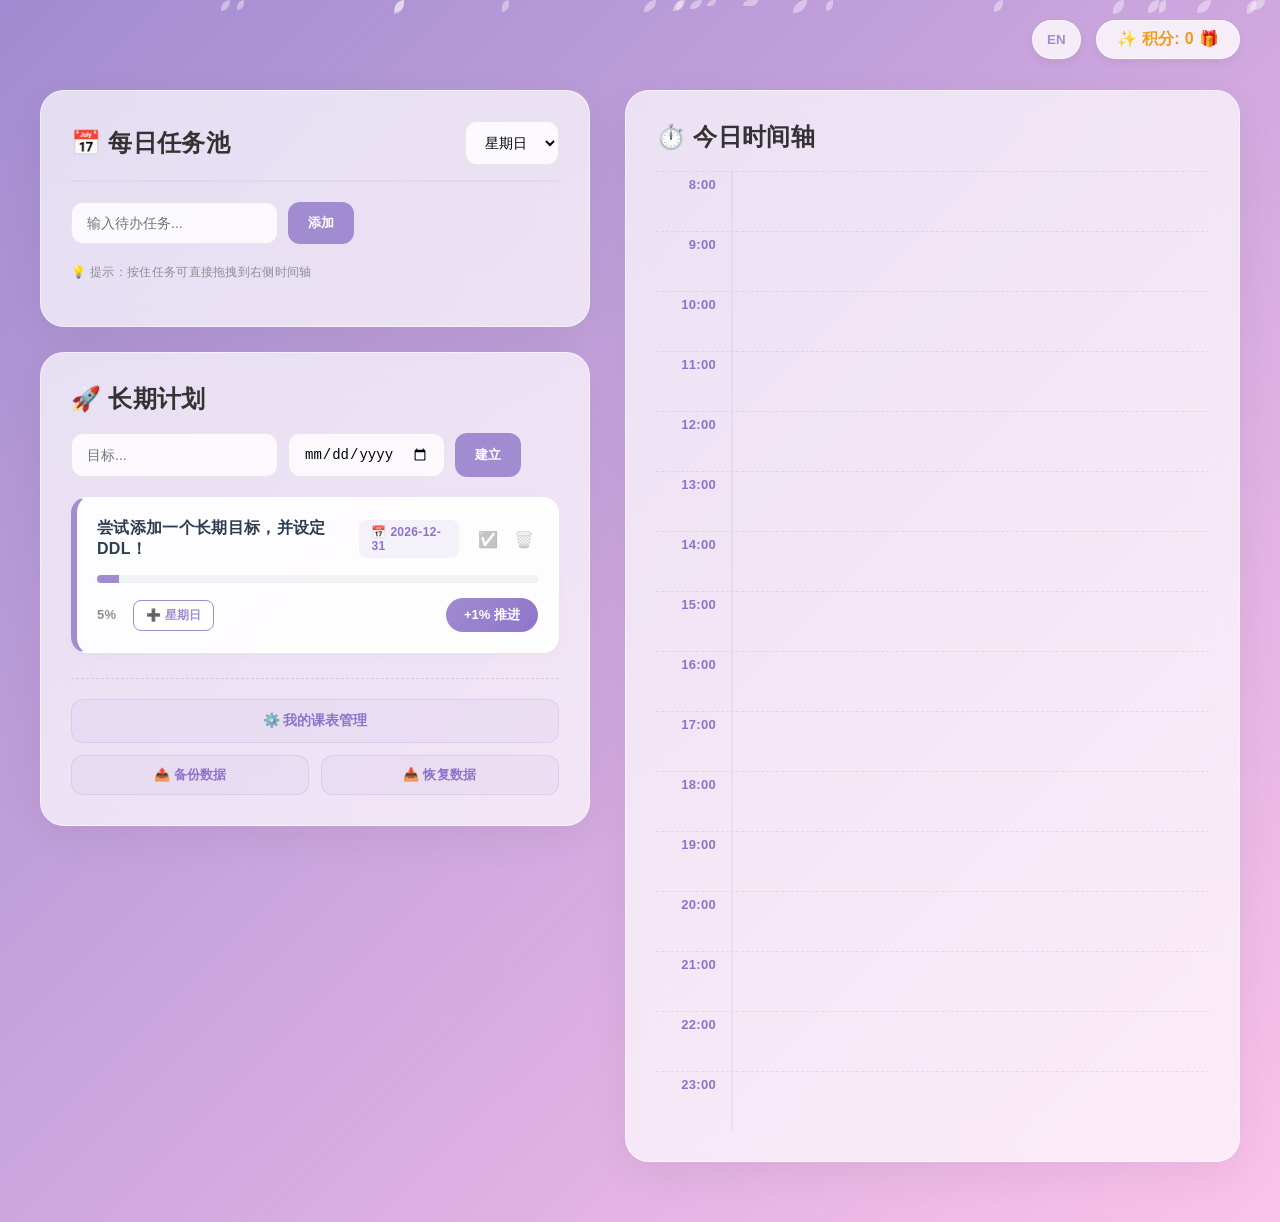
==== commit 46cfa85b: "add new button and fix problems" ====
--- a/index.html
+++ b/index.html
@@ -11,7 +11,7 @@
 
     <div class="top-controls">
         <button class="mini-lang-btn" onclick="toggleLanguage()" id="langBtnText">EN</button>
-        <div class="score-board" onclick="toggleStore()" title="点击打开奖励商城">
+        <div class="score-board" id="scoreBoard" onclick="toggleStore()" title="点击打开奖励商城">
             <span id="textScore">✨ 积分: </span><span id="scoreDisplay">0</span> 🎁
         </div>
     </div>
@@ -52,7 +52,7 @@
                     <button class="btn-tool" id="btnSettings" onclick="openSettings()">⚙️ 我的课表管理</button>
                     <div class="tool-group">
                         <button class="btn-tool-small" id="btnBackup" onclick="exportConfig()" title="导出 JSON 配置">📤 备份数据</button>
-                        <label class="btn-tool-small btn-upload" title="导入 JSON 配置">
+                        <label class="btn-tool-small btn-upload" id="lblRestore" title="导入 JSON 配置">
                             <span id="textRestore">📥 恢复数据</span> <input type="file" id="importFile" onchange="importConfig(event)" accept=".json" style="display:none;"/>
                         </label>
                     </div>
@@ -83,12 +83,14 @@
                 <h3 id="textSettingsTitle">⚙️ 课表排版引擎</h3>
             </div>
             
-            <select id="settingRepeat" onchange="toggleSettingDay()">
+            <div class="settings-form">
+                <select id="settingRepeat" onchange="toggleSettingDay()">
                     <option value="single">单次 (仅特定日期)</option>
                     <option value="workday">工作日重复 (周一至周五)</option>
                     <option value="weekend">周末重复 (周六至周日)</option>
                     <option value="everyday">每天重复</option>
-                    <option value="custom">自定义 (多选)</option> </select>
+                    <option value="custom">自定义 (多选)</option>
+                </select>
 
                 <select id="settingDay" onchange="renderSettingCourses()">
                     <option value="Monday">星期一</option>
--- a/style.css
+++ b/style.css
@@ -147,4 +147,27 @@
 }
 
 ::-webkit-scrollbar { width: 8px; }
-::-webkit-scrollbar-thumb { background: rgba(161, 140, 209, 0.4); border-radius: 10px; }+::-webkit-scrollbar-thumb { background: rgba(161, 140, 209, 0.4); border-radius: 10px; }
+
+/* ========================================== */
+/* --- 长期目标：动态 DDL 与双动作按钮样式 --- */
+/* ========================================== */
+
+/* 动态 DDL 容器（使用透明 Input 覆盖在 Badge 上实现无缝点击） */
+.ddl-container { position: relative; display: inline-flex; align-items: center; }
+.ddl-input-hidden { position: absolute; top: 0; left: 0; width: 100%; height: 100%; opacity: 0; cursor: pointer; }
+.ddl-badge.empty { background: transparent; border: 1px dashed #a18cd1; color: #a18cd1; }
+.ddl-container:hover .ddl-badge { background: rgba(161, 140, 209, 0.2); transform: translateY(-1px); }
+
+/* 右上角操作区对齐 */
+.project-actions { display: flex; gap: 8px; align-items: center; }
+.btn-icon { background: none; border: none; padding: 4px; cursor: pointer; border-radius: 6px; transition: 0.2s; font-size: 16px; display: flex; justify-content: center; align-items: center;}
+.btn-icon:hover { transform: scale(1.15); }
+
+/* 完成按钮 ✅ */
+.btn-complete { filter: grayscale(100%); opacity: 0.6; }
+.btn-complete:hover { filter: grayscale(0%); opacity: 1; background: rgba(46, 204, 113, 0.1); }
+
+/* 删除/取消按钮 🗑️ */
+.btn-delete { filter: grayscale(100%); opacity: 0.5; }
+.btn-delete:hover { filter: grayscale(0%); opacity: 1; background: rgba(231, 76, 60, 0.1); }
